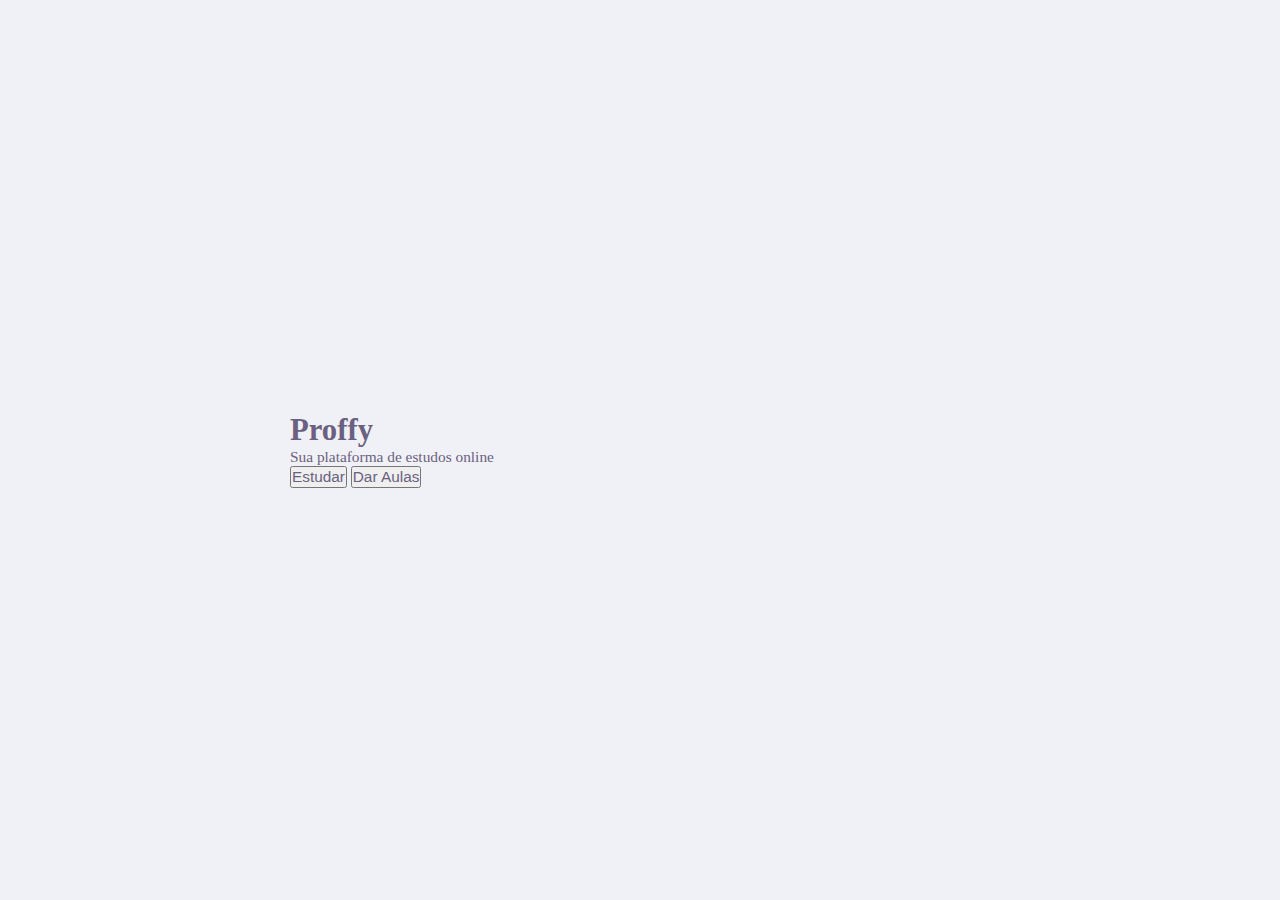
==== index.html @ 6cedf38b "1ª parte do NLW - HTML, CSS (cores, fontes)" ====
<!DOCTYPE html>
<html lang="pt_br">
<head>
    <meta charset="UTF-8">
    <meta name="viewport" content="width=device-width, initial-scale=1.0">
    <title>Proffy | Sua plataforma de estudos online</title> <!-- Faz com que a pg criada se ajuste a qualquer tamanho-->
 
    <link rel="stylesheet" href="/style.css">

    <link href="https://fonts.googleapis.com/css2?family=Archivo:wght@400;700&amp;family=Poppins:wght@400;600&amp;display=swap" rel="stylesheet">

</head>
<body id="page-landing">

    <div id="container" >
        <h1>Proffy</h1>
        <p>Sua plataforma de estudos online</p>
  
        <button>Estudar</button>
        <button>Dar Aulas</button>
    </div>
   
</body>
</html>
---- style.css ----
/* CSS - Variáveis abaixo */
:root {
    --color-background: #F0F0F7;
    --color-primary-lighter: #9871F5;
    --color-primary-light: #916BEA;
    --color-primary: #8257E5;
    --color-primary-dark: #774DD6;
    --color-primary-darker: #6842c2;
    --color-secondary: #04D361;
    --color-secondary-dark: #04BF58;
    --color-title-in-primary: #FFFFFF;
    --color-text-in-primary: #D4C2FF;
    --color-text-title: #32264D;
    --color-text-complement: #9C98A6;
    --color-text-base: #6A6180;
    --color-line-in-white: #E6E6F0;
    --color-input-background: #F8F8FC;
    --color-button-text: #FFFFFF;
    --color-box-base: #FFFFFF;
    --color-box-footer: #FAFAFC;
    --color-small-info: #C1BCCC;

    /*tamanho da fonte padrão: 16px - 100% - 1rem*/
    font-size: 60%; /* controle das medidas rem */
}

*{
    margin: 0;
    padding: 0;
    box-sizing: border-box;
}

html,
body{
    height: 100vh; /* = altura*/
}

body{
    background: var(--color-background);
    display: flex;
    align-items: center;
    justify-content: center;
}

body,
input,
button,
textarea{
 /* font: 500 1.6rem Poppins; */
    font: 500;
    font-weight: Poppins;
    font-size: 1.6rem;
    color: var(--color-text-base);
}
#container{
    width: 90vw; /* = largura*/
    max-width: 700px;
}
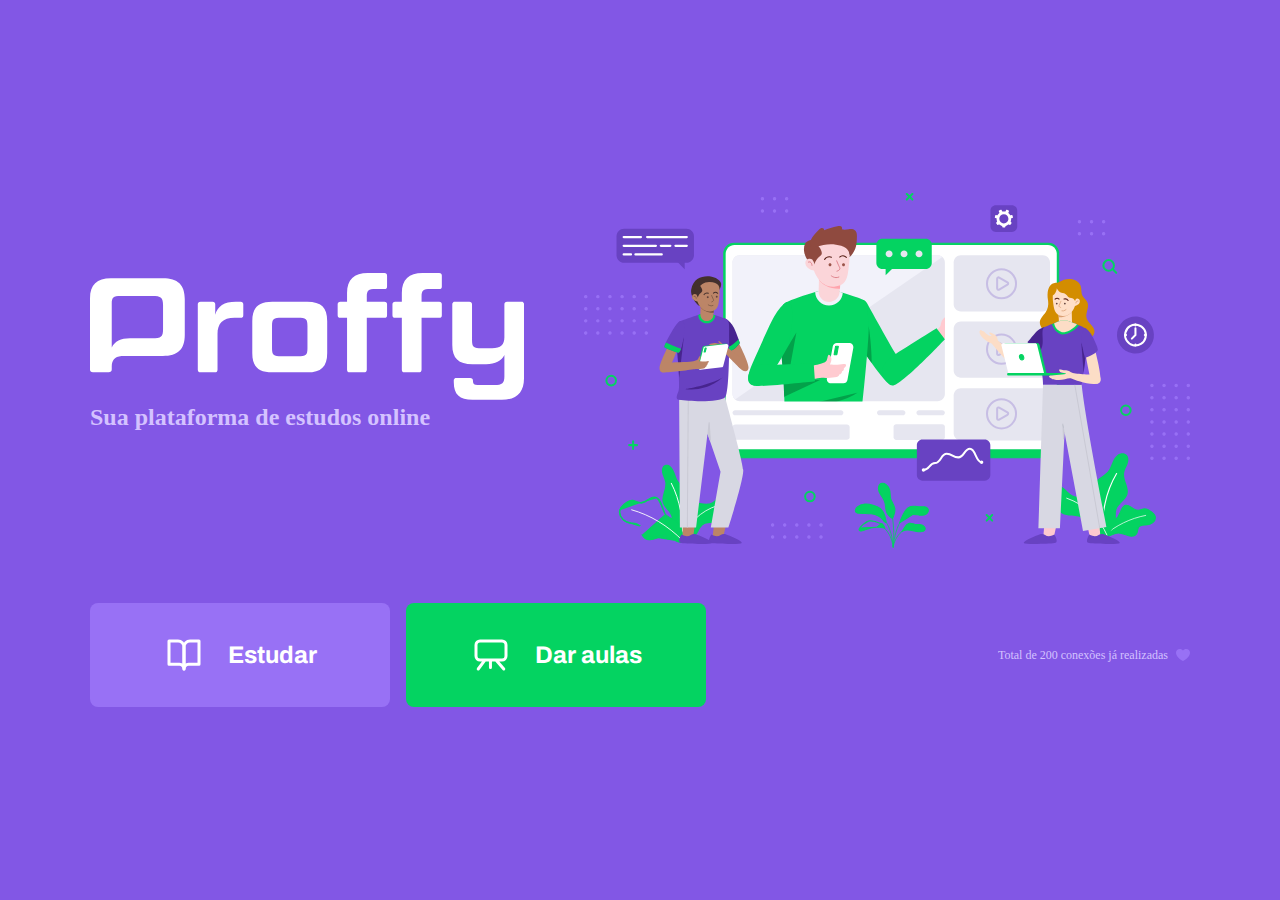
==== commit dce9a0a6: "Landing page Proffy (botões, imagens e textos)" ====
--- a/index.html
+++ b/index.html
@@ -5,7 +5,8 @@
     <meta name="viewport" content="width=device-width, initial-scale=1.0">
     <title>Proffy | Sua plataforma de estudos online</title> <!-- Faz com que a pg criada se ajuste a qualquer tamanho-->
  
-    <link rel="stylesheet" href="/style.css">
+    <link rel="stylesheet" href="/styles/main.css">
+    <link rel="stylesheet" href="/styles/partials/page-landing.css">
 
     <link href="https://fonts.googleapis.com/css2?family=Archivo:wght@400;700&amp;family=Poppins:wght@400;600&amp;display=swap" rel="stylesheet">
 
@@ -13,12 +14,29 @@
 <body id="page-landing">
 
     <div id="container" >
-        <h1>Proffy</h1>
-        <p>Sua plataforma de estudos online</p>
-  
-        <button>Estudar</button>
-        <button>Dar Aulas</button>
+        <div class="logo-container">
+            <img src="/images/logo.svg" alt="Proffy">
+            <h2>Sua plataforma de estudos online</h2>
+        </div>
+        
+        <img class="hero-image" src="/images/landing.svg" alt="Plataforma de Estudos">
+    
+        <div class="buttons-container">
+        <a class="study" href="/study.html">
+            <img src="/images/icons/study.svg" alt="Estudar">
+            Estudar
+        </a>
+        <a class="give-classes" href="/give-classes.html">
+            <img src="/images/icons/give-classes.svg" alt="Dar aulas">
+            Dar aulas
+        </a>
+        </div>
+
+        <p class="total-connections">
+            Total de 200 conexões já realizadas
+            <img src="/images/icons/purple-heart.svg" alt="Coração roxo">
+        </p>
     </div>
-   
+
 </body>
 </html>--- a/styles/main.css
+++ b/styles/main.css
@@ -0,0 +1,64 @@
+/* CSS - Variáveis abaixo */
+:root {
+    --color-background: #F0F0F7;
+    --color-primary-lighter: #9871F5;
+    --color-primary-light: #916BEA;
+    --color-primary: #8257E5;
+    --color-primary-dark: #774DD6;
+    --color-primary-darker: #6842c2;
+    --color-secondary: #04D361;
+    --color-secondary-dark: #04BF58;
+    --color-title-in-primary: #FFFFFF;
+    --color-text-in-primary: #D4C2FF;
+    --color-text-title: #32264D;
+    --color-text-complement: #9C98A6;
+    --color-text-base: #6A6180;
+    --color-line-in-white: #E6E6F0;
+    --color-input-background: #F8F8FC;
+    --color-button-text: #FFFFFF;
+    --color-box-base: #FFFFFF;
+    --color-box-footer: #FAFAFC;
+    --color-small-info: #C1BCCC;
+       
+    /*tamanho da fonte padrão: 16px - 100% - 1rem - teste*/
+    font-size: 60%; /* controle das medidas rem */
+}
+
+*{
+    margin: 0;
+    padding: 0;
+    box-sizing: border-box;
+}
+
+html,
+body{
+    height: 100vh; /* = altura*/
+}
+
+body{
+    background: var(--color-background);
+    display: flex;
+    align-items: center;
+    justify-content: center;
+}
+
+body,
+input,
+button,
+textarea{
+ /* font: 500 1.6rem Poppins; */
+    font: 500;
+    font-weight: Poppins;
+    font-size: 1.6rem;
+    color: var(--color-text-base);
+}
+#container{
+    width: 90vw; /* = largura*/
+    max-width: 700px;
+}
+
+@media (min-width: 700px){
+    :root{
+        font-size: 62.5%; /* todos 1rem var ser relativo a 10px */
+    }
+}
--- a/styles/partials/page-landing.css
+++ b/styles/partials/page-landing.css
@@ -0,0 +1,125 @@
+#page-landing{
+    background: var(--color-primary);
+}
+
+#page-landing #container{
+    color: var(--color-text-in-primary);
+}
+
+.logo-container img {
+    height: 10rem;    /*altura*/
+}
+
+.logo-container{
+    text-align: center;
+    margin-bottom: 3.2rem; /* espaçamento parte de baixo*/
+}
+
+.logo.logo-container h2{
+    font-weight: 500;
+    font-size: 3.6rem;
+    line-height: 4.6rem; /*altura da linha*/
+    margin-top: 0.8rem;
+}
+.hero-image{
+    width: 100%;
+}
+.buttons-container{
+    display: flex;
+    justify-content: center;
+    margin: 3.2rem 0;
+}
+.buttons-container a {
+    width: 30rem;
+    height: 10.4rem;
+
+    border-radius: 0.8rem; /*arredondar as bordas dos boxs*/
+    margin-right: 1.6rem ;
+
+    font: 700 2.4rem Archivo;
+
+    display: flex;
+    align-items: center;
+    justify-content: center;
+
+    text-decoration: none;
+
+    transition: background 0.2s;
+
+    color: var(--color-button-text);
+}
+
+.buttons-container a img{
+    width: 4rem;
+    margin-right: 2.4rem;
+}
+
+.buttons-container a.study{
+    background: var(--color-primary-lighter);
+}
+.buttons-container a.study:hover{ /* houver é o estado de quando o mouse está em cima*/
+    background: var(--color-primary-light);
+}
+
+.buttons-container a.give-classes{
+    background: var(--color-secondary);
+    margin-right: 0;
+}
+.buttons-container a.give-classes:hover{
+    background: var(--color-secondary-dark);
+}
+
+.total-connections {
+    font-size: 1.8rem;
+
+    display: flex;
+    align-items: center; /*todos os itens centralizados*/
+    justify-content: center;
+}
+.total-connections img{
+    margin-left: 0.8rem;
+}
+
+@media(max-width: 699px){
+    :root{
+        font-size: 40%;
+    }
+}
+
+@media (min-width: 1100px){
+    #page-landing #container{
+        max-width: 1100px;
+        display: grid;
+        grid-template-columns: 2fr 1fr 2fr;
+        grid-template-rows: 350px 1fr;
+        grid-template-areas: 
+        "proffy image image"
+        "button button texting";
+        gap: 60px; /**/
+    }
+
+    .logo-container{
+        grid-area: proffy;
+        text-align: initial;
+        align-self: center; /*centraliza dentro do proprio bloca, não deixando assim escapar*/
+    }
+
+    .logo-container img{
+        height: 100%;
+    }
+
+    .hero-image{
+        grid-area: image;
+    }
+    .buttons-container{
+        grid-area: button; 
+        justify-content: flex-start;
+        margin: 0;
+    }
+    .total-connections{
+        grid-area: texting;
+        justify-self: end;
+        font-size: 1.2rem;
+    }    
+    
+}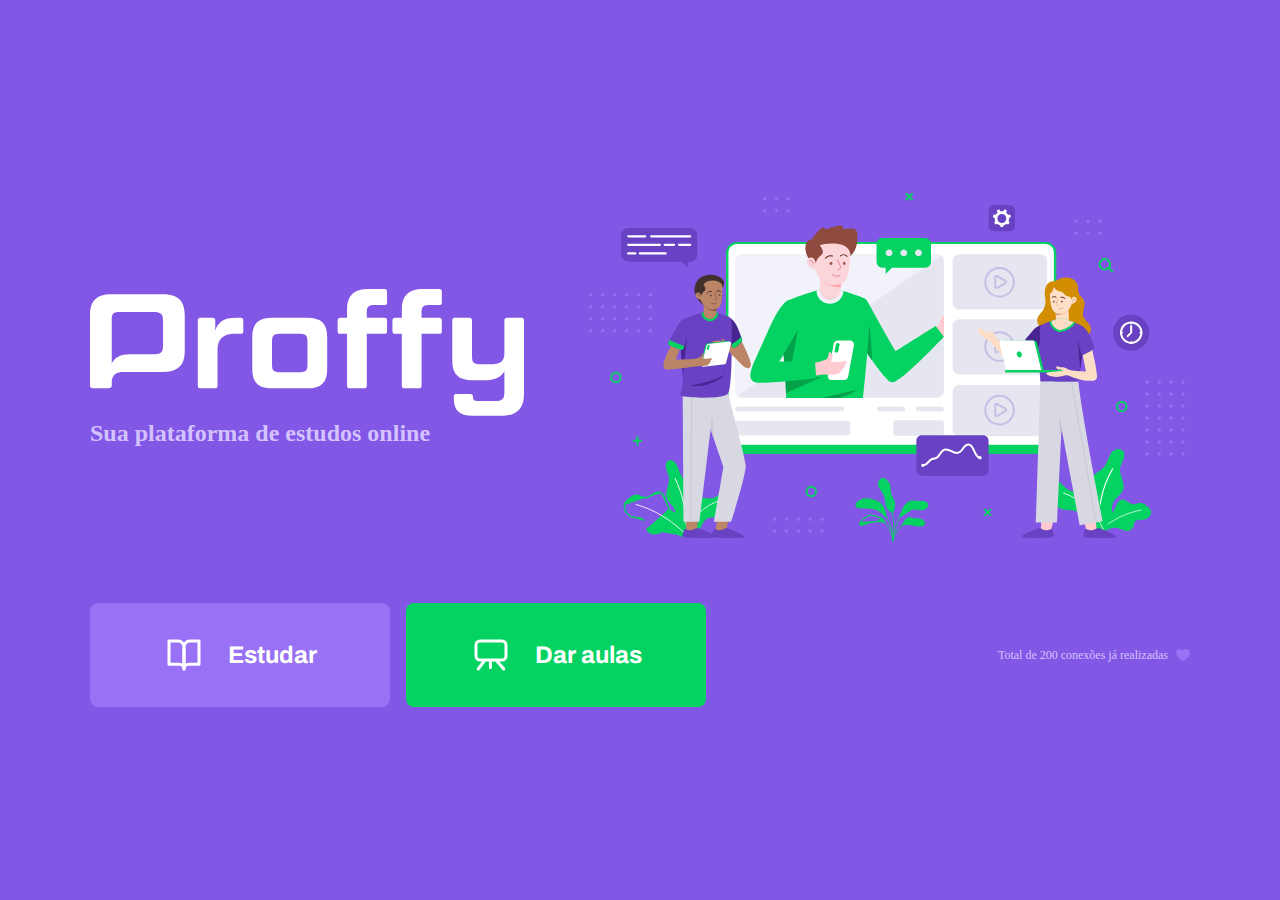
==== commit 29bd1864: "Style da landing page, study, give-classes. Inicio com css no give class(limpar horário)" ====
--- a/index.html
+++ b/index.html
@@ -3,8 +3,11 @@
 <head>
     <meta charset="UTF-8">
     <meta name="viewport" content="width=device-width, initial-scale=1.0">
+    <meta name="theme-color" content="#8257E5">
     <title>Proffy | Sua plataforma de estudos online</title> <!-- Faz com que a pg criada se ajuste a qualquer tamanho-->
  
+    <link rel="shortcut icon" href="/images/favicon.png" type="image/png">  <!--imagem de icone na aba-->
+
     <link rel="stylesheet" href="/styles/main.css">
     <link rel="stylesheet" href="/styles/partials/page-landing.css">
 
--- a/styles/partials/page-landing.css
+++ b/styles/partials/page-landing.css
@@ -102,14 +102,16 @@
         grid-area: proffy;
         text-align: initial;
         align-self: center; /*centraliza dentro do proprio bloca, não deixando assim escapar*/
+        margin: 0;
     }
 
     .logo-container img{
-        height: 100%;
+        height: 127%;
     }
 
     .hero-image{
         grid-area: image;
+        height: 350px;
     }
     .buttons-container{
         grid-area: button; 
